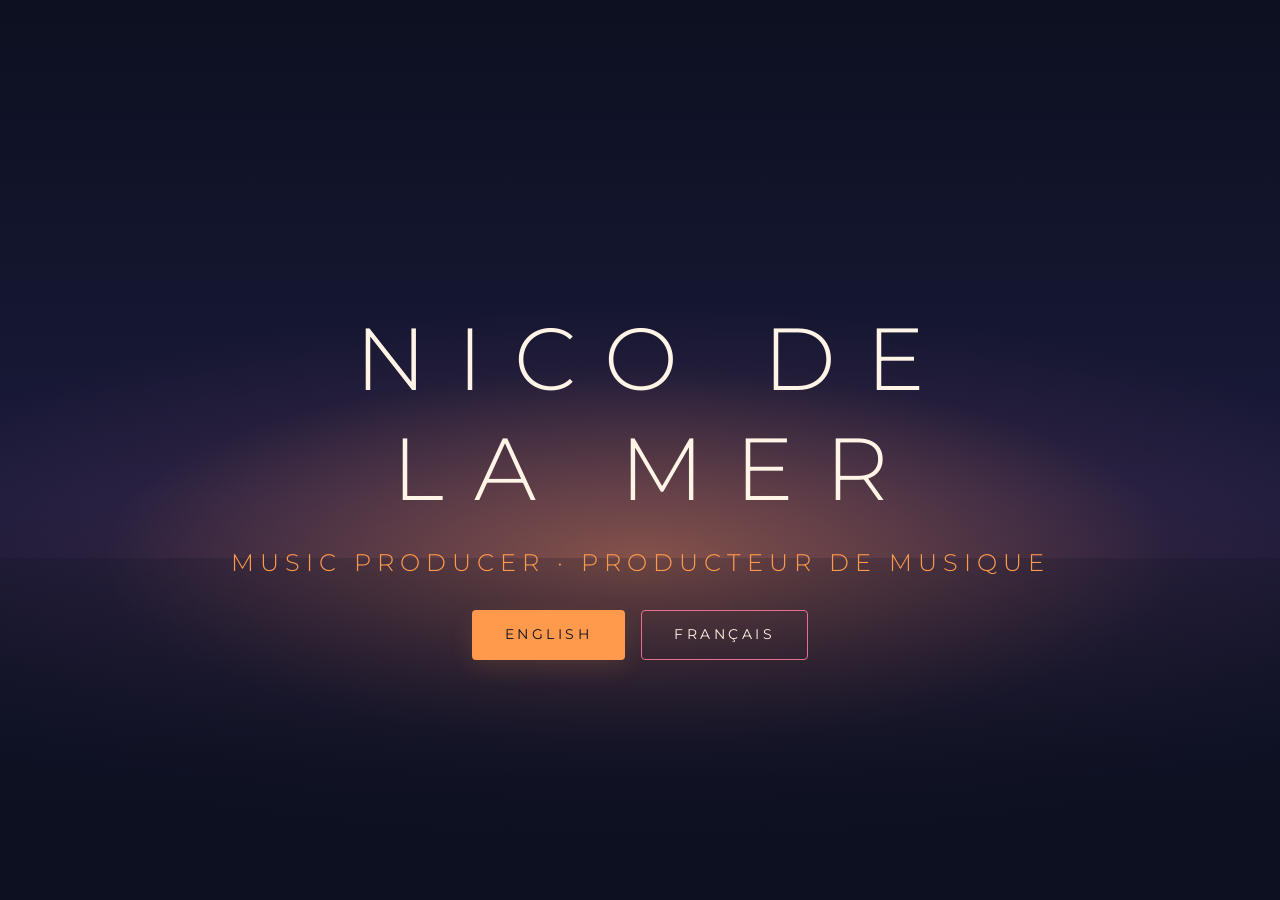
==== index.html @ 5b2c1e8f "Initial site: Nico de la Mer (EN/FR) Co-Authored-By: Claude Sonnet 5.5 <noreply@anthropic.com>" ====
<!doctype html>
<html lang="en">
<head>
<meta charset="utf-8">
<meta name="viewport" content="width=device-width, initial-scale=1">
<title>Nico de la Mer — Music producer</title>
<meta name="description" content="Nico de la Mer is a music producer, beatmaker and mixer from Saint-Nazaire, France. Listen to the album Sunset Sessions (2026).">
<meta name="theme-color" content="#0c1020">
<link rel="canonical" href="https://example.com/">
<link rel="alternate" hreflang="en" href="https://example.com/en/">
<link rel="alternate" hreflang="fr" href="https://example.com/fr/">
<link rel="alternate" hreflang="x-default" href="https://example.com/">
<meta property="og:type" content="website">
<meta property="og:title" content="Nico de la Mer — Music producer">
<meta property="og:description" content="Nico de la Mer is a music producer, beatmaker and mixer from Saint-Nazaire, France. Listen to the album Sunset Sessions (2026).">
<meta property="og:url" content="https://example.com/">
<meta property="og:image" content="https://example.com/assets/img/og.png">
<meta name="twitter:card" content="summary_large_image">
<link rel="icon" href="/favicon.svg" type="image/svg+xml">
<link rel="stylesheet" href="/css/tokens.css">
<link rel="stylesheet" href="/css/main.css">
</head>
<body>
<main class="hero" id="main">
<div class="hero-inner">
<h1 class="display">Nico de la Mer</h1>
<p class="role display">Music producer · Producteur de musique</p>
<div class="btn-row">
<a class="btn btn-primary" href="/en/" hreflang="en" lang="en">English</a>
<a class="btn btn-ghost" href="/fr/" hreflang="fr" lang="fr">Français</a>
</div>
</div>
</main>
<script src="/js/lang-redirect.js"></script>
</body>
</html>
---- css/tokens.css ----
/* Дизайн-токены: единственное место, где живут цвета, шрифты и отступы.
   Источник — макет Stitch (design/). Меняйте значения здесь. */

/* ШРИФТЫ (самохостинг, лицензия OFL, подмножество latin — покрывает французский). */
@font-face { font-family: "Montserrat"; font-weight: 200 400; font-style: normal; font-display: swap;
  src: url("/assets/fonts/montserrat-var-latin.woff2") format("woff2"); }
@font-face { font-family: "Inter"; font-weight: 300 500; font-style: normal; font-display: swap;
  src: url("/assets/fonts/inter-var-latin.woff2") format("woff2"); }

:root {
  color-scheme: dark;

  /* Цвета */
  --c-bg: #0c1020;          /* dusk */
  --c-surface: #121830;     /* карточки */
  --c-surface-2: #181f3b;
  --c-text: #fff4e6;        /* cream */
  --c-text-muted: #c4bdb8;  /* контраст на фоне ≈ 9:1 */
  --c-text-faint: #a39da3;  /* контраст на фоне ≈ 7:1 */
  --c-accent: #ff9a4d;      /* sunset */
  --c-accent-ink: #0c1020;  /* текст на кнопке акцента */
  --c-accent-2: #e5708f;    /* rose */
  --c-line: rgb(255 244 230 / 0.14);

  /* Шрифты */
  --f-display: "Montserrat", "Segoe UI", system-ui, -apple-system, sans-serif;
  --f-body: "Inter", system-ui, -apple-system, "Segoe UI", sans-serif;

  /* Размеры */
  --fs-body: clamp(1rem, 0.95rem + 0.25vw, 1.125rem);
  --fs-small: 0.875rem;
  --fs-h1: clamp(2.1rem, 1rem + 6vw, 5.5rem);
  --fs-h2: clamp(1.6rem, 1.2rem + 2vw, 2.5rem);
  --fs-h3: clamp(1.25rem, 1rem + 1.2vw, 2rem);

  --track-wide: 0.25em;
  --track-cinema: 0.35em;

  /* Сетка и отступы */
  --gutter: 1rem;
  --max-w: 72rem;
  --space-section: clamp(4rem, 3rem + 6vw, 8rem);
  --radius: 4px;
  --header-h: 4rem;
}

@media (min-width: 48em) {
  :root { --gutter: 2rem; --header-h: 5rem; }
}
---- css/main.css ----
/* Основные стили. Цвета и размеры — только через переменные из tokens.css */

*, *::before, *::after { box-sizing: border-box; }
html { scroll-behavior: smooth; scroll-padding-top: var(--header-h); -webkit-text-size-adjust: 100%; }
@media (prefers-reduced-motion: reduce) { html { scroll-behavior: auto; } * { transition: none !important; animation: none !important; } }

body {
  margin: 0;
  background: var(--c-bg);
  color: var(--c-text);
  font: 300 var(--fs-body)/1.7 var(--f-body);
  min-height: 100dvh;
  overflow-x: hidden;
}
img { display: block; max-width: 100%; height: auto; }
a { color: inherit; }
h1, h2, h3, h4, p, ul { margin: 0; }
ul { padding: 0; list-style: none; }
::selection { background: var(--c-accent); color: var(--c-accent-ink); }

:focus-visible { outline: 3px solid var(--c-accent); outline-offset: 3px; border-radius: 2px; }

.skip { position: absolute; left: var(--gutter); top: -4rem; background: var(--c-accent); color: var(--c-accent-ink);
  padding: .6rem 1rem; z-index: 100; font-weight: 500; }
.skip:focus { top: .5rem; }

.wrap { width: 100%; max-width: var(--max-w); margin-inline: auto; padding-inline: var(--gutter); }

/* Типографика */
.display { font-family: var(--f-display); font-weight: 300; text-transform: uppercase; letter-spacing: var(--track-wide); line-height: 1.25; }
h2 { font-size: var(--fs-h2); }
h3 { font-size: var(--fs-h3); }
.eyebrow { font-family: var(--f-display); font-size: var(--fs-small); text-transform: uppercase; letter-spacing: var(--track-wide); }

/* Шапка */
.site-header { position: fixed; inset: 0 0 auto 0; z-index: 50; background: rgb(12 16 32 / .85);
  backdrop-filter: blur(10px); border-bottom: 1px solid var(--c-line); }
.site-header .wrap { min-height: var(--header-h); display: flex; align-items: center; justify-content: space-between; gap: 1rem; flex-wrap: wrap; padding-block: .5rem; }
.brand { font-family: var(--f-display); font-size: var(--fs-small); letter-spacing: var(--track-wide); text-transform: uppercase; text-decoration: none; }
.nav { display: flex; align-items: center; flex-wrap: wrap; gap: .25rem 1.25rem; }
.nav a { font-family: var(--f-display); font-size: var(--fs-small); letter-spacing: .18em; text-transform: uppercase;
  color: var(--c-text-muted); text-decoration: none; padding: .6rem .25rem; transition: color .25s; }
.nav a:hover { color: var(--c-accent); }
.nav .lang { border-left: 1px solid var(--c-line); padding-left: 1rem; display: flex; gap: .5rem; }
.nav .lang a[aria-current="true"] { color: var(--c-accent); }

/* Кнопки */
.btn { display: inline-flex; align-items: center; justify-content: center; min-height: 3rem; padding: .75rem 2rem;
  border-radius: var(--radius); font-family: var(--f-display); font-size: var(--fs-small); font-weight: 500;
  letter-spacing: var(--track-wide); text-transform: uppercase; text-decoration: none; cursor: pointer;
  border: 1px solid transparent; transition: background-color .25s, transform .25s; background: none; color: var(--c-text); }
.btn-primary { background: var(--c-accent); color: var(--c-accent-ink); box-shadow: 0 8px 24px rgb(255 154 77 / .12); }
.btn-primary:hover { background: #ffab68; }
.btn-ghost { border-color: var(--c-accent-2); }
.btn-ghost:hover { background: rgb(229 112 143 / .14); }
.btn-row { display: flex; flex-wrap: wrap; gap: 1rem; }

/* Герой */
.hero { position: relative; min-height: 100dvh; display: grid; place-items: center; text-align: center;
  padding: calc(var(--header-h) + 2rem) var(--gutter) 3rem; overflow: hidden; isolation: isolate;
  /* Закат без картинки. TODO(owner): фото героя — см. README.ru.md */
  background:
    radial-gradient(ellipse 60% 30% at 50% 62%, rgb(255 154 77 / .35), transparent 70%),
    radial-gradient(ellipse 90% 40% at 50% 64%, rgb(229 112 143 / .22), transparent 75%),
    linear-gradient(to bottom, #0c1020 0%, #1a1a3a 55%, #0c1020 100%); }
.hero::after { content: ""; position: absolute; inset: auto 0 0 0; height: 38%; z-index: -1;
  background: linear-gradient(to bottom, rgb(12 16 32 / .2), var(--c-bg)); }
.hero-inner { max-width: 56rem; display: grid; justify-items: center; gap: 1.5rem; }
.hero h1 { font-size: var(--fs-h1); letter-spacing: var(--track-cinema); text-wrap: balance; padding-inline-start: var(--track-cinema); font-weight: 300; }
.hero .role { color: var(--c-accent); font-size: clamp(1rem, .9rem + .8vw, 1.5rem); letter-spacing: var(--track-wide); }
.hero .lead { color: var(--c-text-muted); max-width: 40rem; text-wrap: balance; }
.hero .btn-row { justify-content: center; margin-top: .5rem; }

/* Секции */
.section { padding-block: var(--space-section); border-top: 1px solid var(--c-line); }
.section > .wrap > h2 { margin-bottom: 3rem; text-align: center; }

/* Альбом */
.album { display: grid; gap: 2rem; background: var(--c-surface); border: 1px solid var(--c-line); border-radius: var(--radius); padding: clamp(1.25rem, 4vw, 3rem); align-items: center; }
.cover { position: relative; aspect-ratio: 1; border-radius: var(--radius); overflow: hidden; border: 1px solid var(--c-line); box-shadow: 0 24px 60px rgb(0 0 0 / .45); }
.cover img, .cover iframe { width: 100%; height: 100%; object-fit: cover; border: 0; }
.album-info { display: grid; gap: 1.25rem; align-content: center; }
.album-info .meta { color: var(--c-text-muted); }
.embed-note { color: var(--c-text-faint); font-size: var(--fs-small); }

.soon-title { margin: 4rem 0 1.5rem; text-align: center; font-size: var(--fs-h3); }
.soon { display: grid; gap: 1.5rem; }
.soon li { background: var(--c-surface); border: 1px solid var(--c-line); border-radius: var(--radius); padding: 1.25rem; display: grid; gap: 1.25rem; }
.soon .ph { aspect-ratio: 1; border-radius: var(--radius); display: grid; place-items: center; color: var(--c-text-faint);
  background: linear-gradient(135deg, var(--c-surface-2), var(--c-bg)); border: 1px solid var(--c-line); }
.soon .tag { color: var(--c-accent); font-weight: 500; }
.soon h4 { font-size: 1.1rem; margin-top: .5rem; }

/* Обо мне */
.about { display: grid; gap: 2.5rem; align-items: center; }
.photo { aspect-ratio: 4/5; display: grid; place-items: center; background: var(--c-surface); border: 1px solid var(--c-line);
  border-radius: var(--radius); color: var(--c-text-faint); font-family: var(--f-display); letter-spacing: var(--track-wide); text-transform: uppercase; font-size: var(--fs-small); }
.about-text { display: grid; gap: 1.5rem; color: var(--c-text-muted); }
.about-text h2 { color: var(--c-text); text-align: left; margin: 0; }
.tags { display: flex; flex-wrap: wrap; gap: .75rem; }
.tags li { border: 1px solid rgb(255 244 230 / .3); border-radius: 999px; padding: .4rem 1.1rem; font-family: var(--f-display); font-size: .75rem; letter-spacing: var(--track-wide); text-transform: uppercase; color: var(--c-text-muted); }

/* Контакты */
.contact { text-align: center; display: grid; gap: 2rem; justify-items: center; }
.contact .mail { color: var(--c-accent); font-size: clamp(1.1rem, 1rem + 1.5vw, 1.75rem); text-underline-offset: .3em; word-break: break-word; }
.socials { display: flex; flex-wrap: wrap; justify-content: center; gap: .75rem; }
.socials a { display: inline-flex; align-items: center; min-height: 2.75rem; padding: .5rem 1.25rem; border: 1px solid var(--c-line); border-radius: 999px;
  font-family: var(--f-display); font-size: var(--fs-small); letter-spacing: .15em; text-transform: uppercase; text-decoration: none; color: var(--c-text-muted); transition: color .25s, border-color .25s; }
.socials a:hover { color: var(--c-accent); border-color: var(--c-accent); }

/* Подвал */
.site-footer { border-top: 1px solid var(--c-line); padding-block: 3rem; text-align: center; display: grid; gap: 1rem; justify-items: center; color: var(--c-text-faint); font-size: var(--fs-small); }
.site-footer .brand { color: var(--c-text-muted); }
.site-footer nav { display: flex; gap: 1.5rem; flex-wrap: wrap; justify-content: center; }
.site-footer nav a { padding: .5rem .25rem; }

/* Простые страницы (приватность, юр. информация, 404) */
.doc { padding-top: calc(var(--header-h) + 3rem); padding-bottom: var(--space-section); max-width: 46rem; }
.doc h1 { font-size: var(--fs-h2); margin-bottom: 2rem; }
.doc h2 { font-size: 1.15rem; margin: 2.5rem 0 .75rem; text-align: left; }
.doc p, .doc li { color: var(--c-text-muted); }
.doc ul { list-style: disc; padding-left: 1.25rem; }
.doc .draft { border: 1px dashed var(--c-accent-2); padding: 1rem; border-radius: var(--radius); margin-bottom: 2rem; color: var(--c-text); }

@media (max-width: 47.99em) {
  .site-header .wrap { gap: 0; }
  .nav { gap: 0 .75rem; width: 100%; justify-content: space-between; }
  .nav a { letter-spacing: .08em; font-size: .8rem; padding: .5rem .15rem; }
  .nav .lang { border-left: 0; padding-left: 0; gap: .25rem; }
  .brand { display: none; }
  :root { --header-h: 3.25rem; }
}

@media (min-width: 48em) {
  .album { grid-template-columns: 1fr 1fr; gap: 3rem; }
  .soon { grid-template-columns: repeat(3, 1fr); }
  .about { grid-template-columns: 1fr 1fr; gap: 5rem; }
}

.photo { overflow: hidden; }
.photo img { width: 100%; height: 100%; object-fit: cover; }
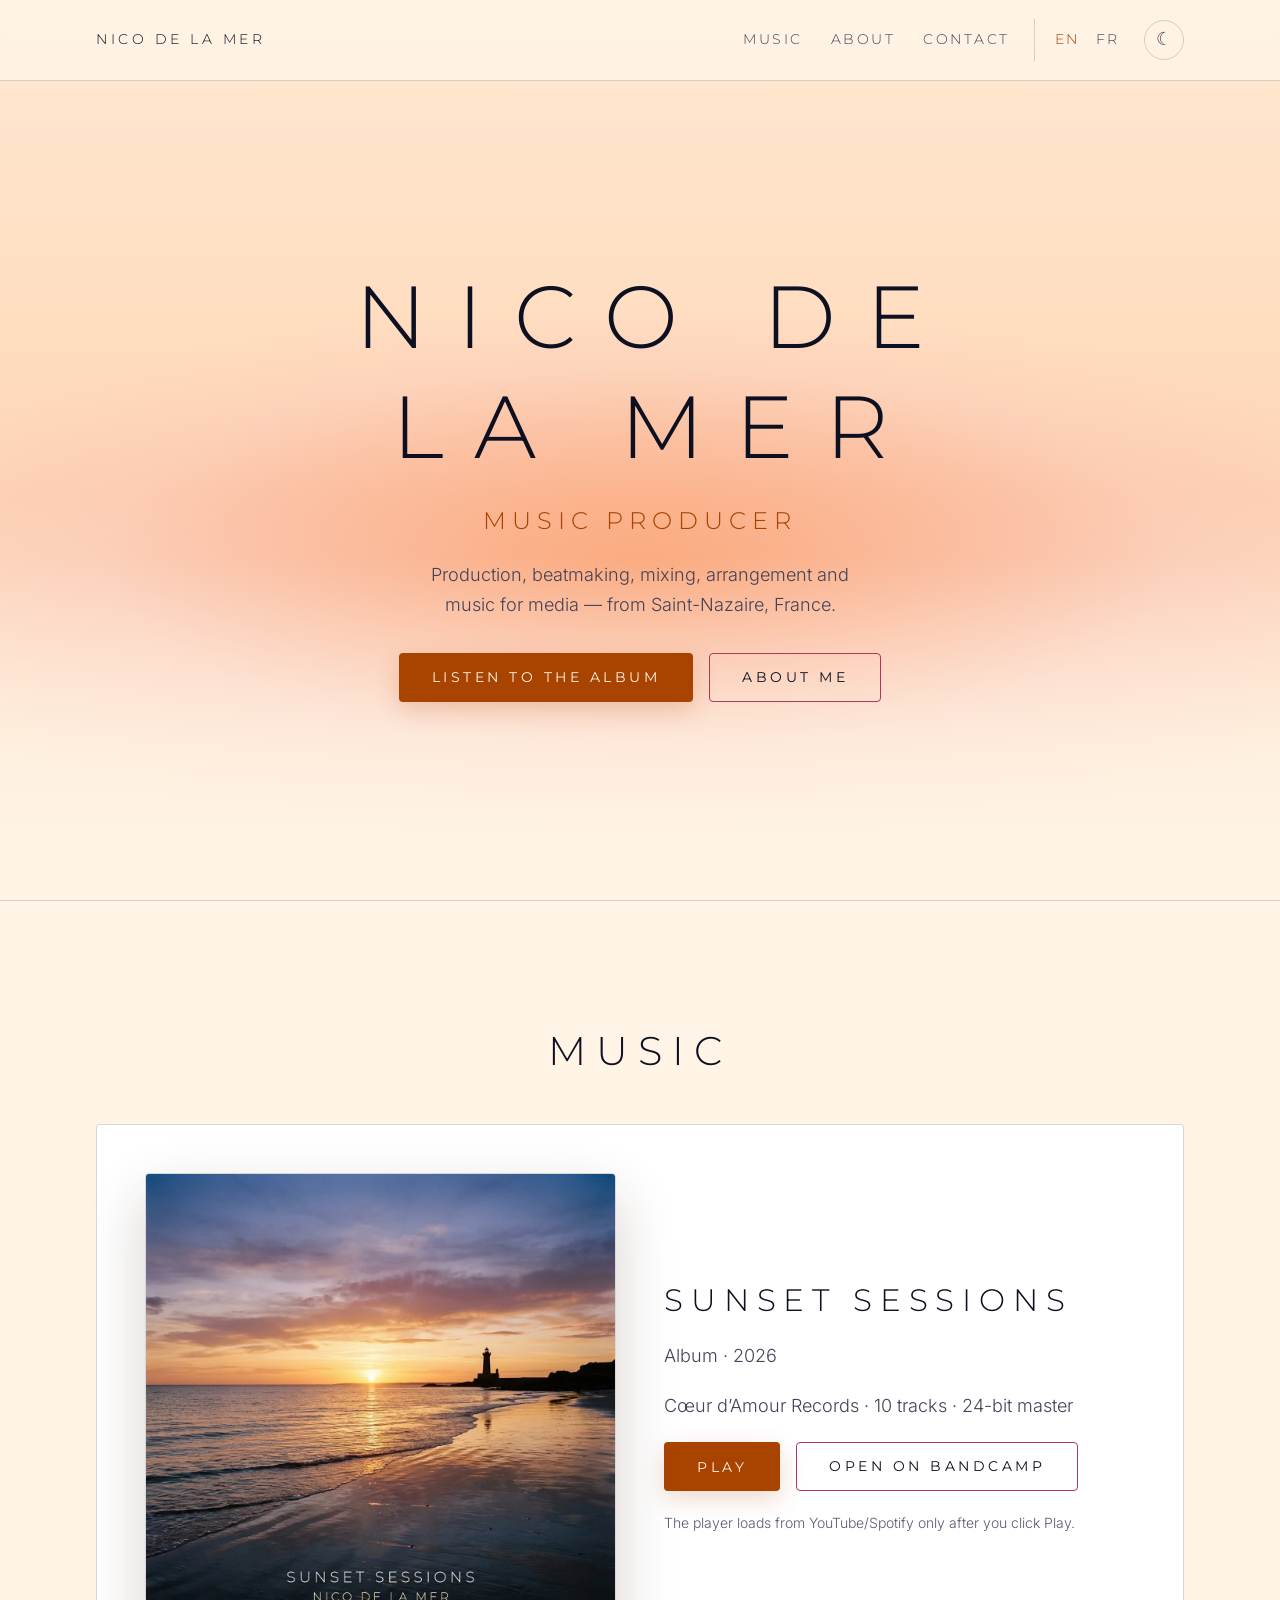
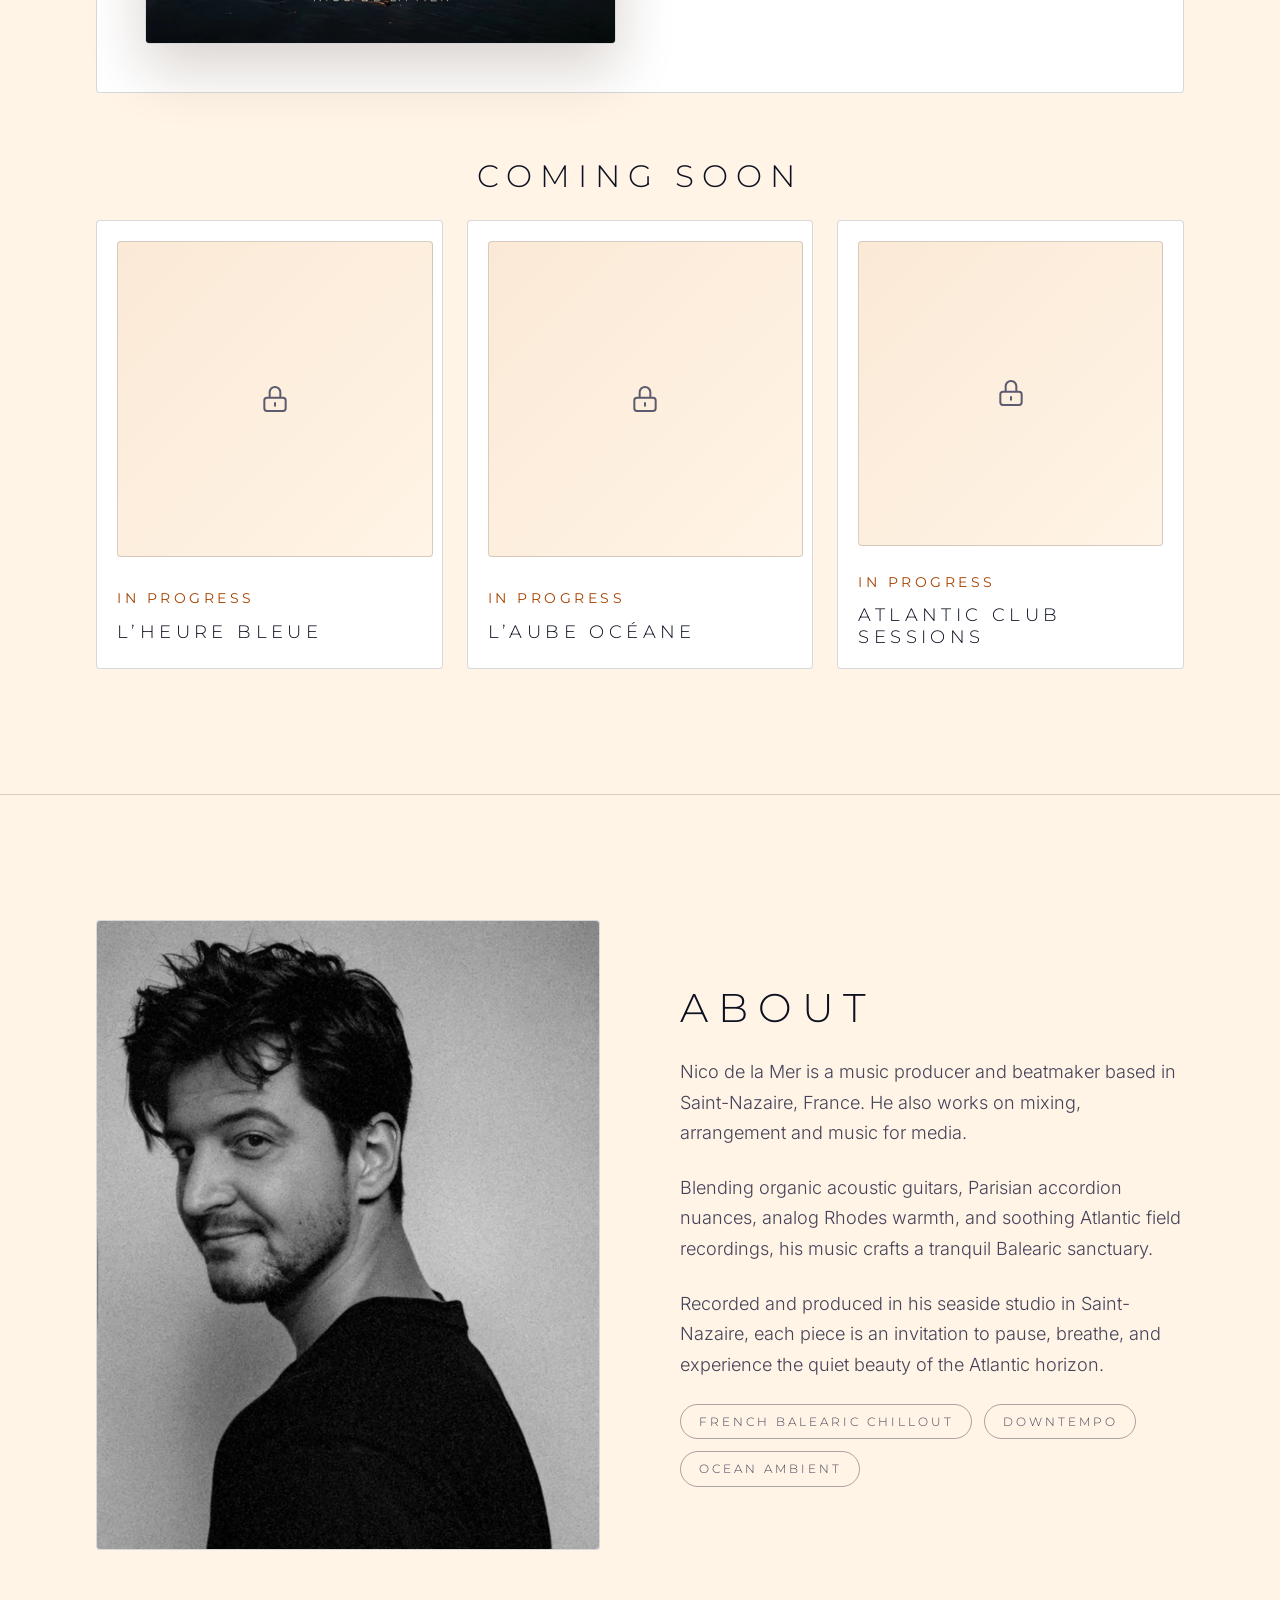
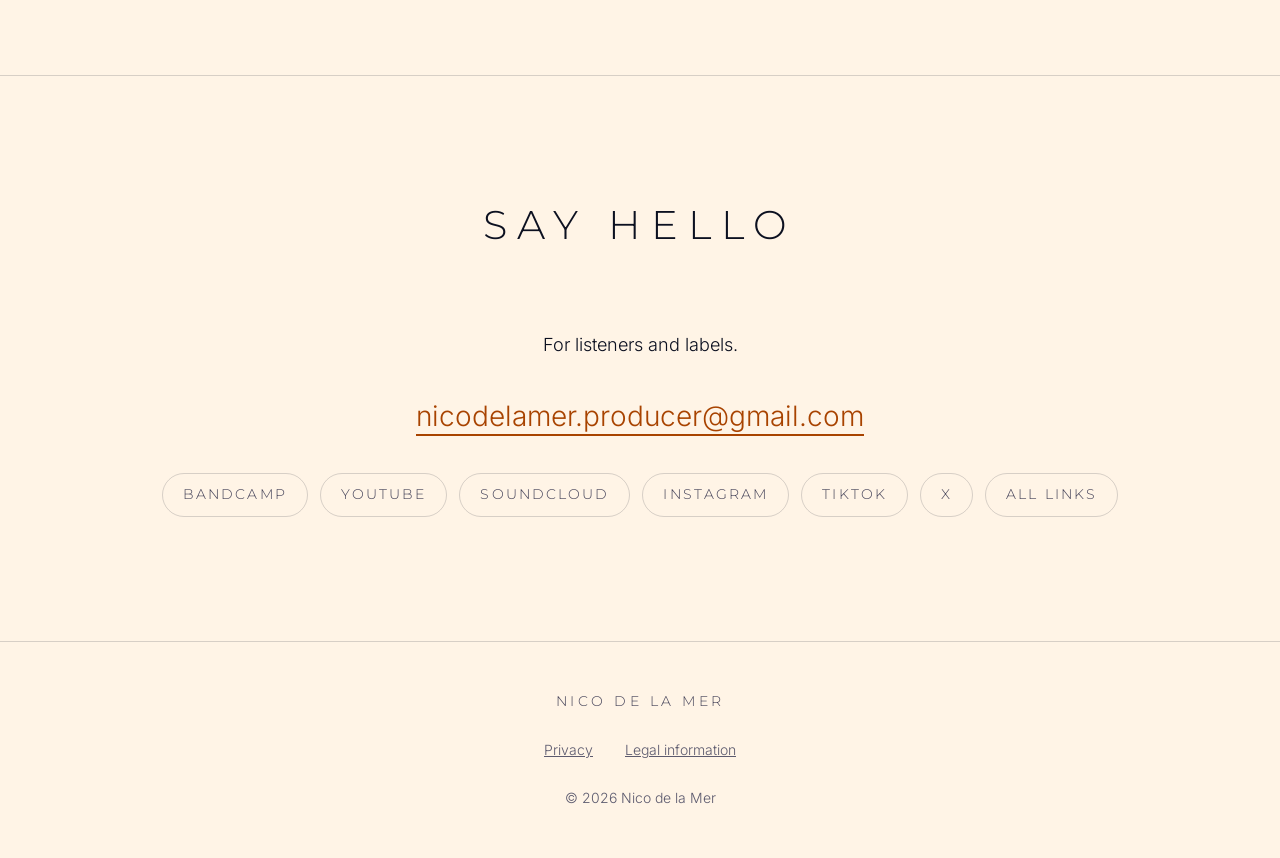
==== commit 74a152cb: "English home at /, light theme with toggle, drop language chooser Co-Authored-By: Claude Sonnet 5.5 " ====
--- a/index.html
+++ b/index.html
@@ -3,34 +3,187 @@
 <head>
 <meta charset="utf-8">
 <meta name="viewport" content="width=device-width, initial-scale=1">
+<meta name="msvalidate.01" content="ADF4C258242598CCEF944C5CF8D54D86">
 <title>Nico de la Mer — Music producer</title>
 <meta name="description" content="Nico de la Mer is a music producer, beatmaker and mixer from Saint-Nazaire, France. Listen to the album Sunset Sessions (2026).">
-<meta name="theme-color" content="#0c1020">
-<link rel="canonical" href="https://example.com/">
-<link rel="alternate" hreflang="en" href="https://example.com/en/">
-<link rel="alternate" hreflang="fr" href="https://example.com/fr/">
-<link rel="alternate" hreflang="x-default" href="https://example.com/">
+<meta name="theme-color" content="#fff4e6" media="(prefers-color-scheme: light)">
+<meta name="theme-color" content="#0c1020" media="(prefers-color-scheme: dark)">
+<link rel="canonical" href="https://nicodelamer.com/">
+<link rel="alternate" hreflang="en" href="https://nicodelamer.com/">
+<link rel="alternate" hreflang="fr" href="https://nicodelamer.com/fr/">
+<link rel="alternate" hreflang="x-default" href="https://nicodelamer.com/">
 <meta property="og:type" content="website">
+<meta property="og:site_name" content="Nico de la Mer">
 <meta property="og:title" content="Nico de la Mer — Music producer">
 <meta property="og:description" content="Nico de la Mer is a music producer, beatmaker and mixer from Saint-Nazaire, France. Listen to the album Sunset Sessions (2026).">
-<meta property="og:url" content="https://example.com/">
-<meta property="og:image" content="https://example.com/assets/img/og.png">
+<meta property="og:url" content="https://nicodelamer.com/">
+<meta property="og:image" content="https://nicodelamer.com/assets/img/og.png">
+<meta property="og:image:width" content="1200">
+<meta property="og:image:height" content="630">
+<meta property="og:locale" content="en_US">
+<meta property="og:locale:alternate" content="fr_FR">
 <meta name="twitter:card" content="summary_large_image">
+<meta name="twitter:title" content="Nico de la Mer — Music producer">
+<meta name="twitter:description" content="Nico de la Mer is a music producer, beatmaker and mixer from Saint-Nazaire, France. Listen to the album Sunset Sessions (2026).">
+<meta name="twitter:image" content="https://nicodelamer.com/assets/img/og.png">
 <link rel="icon" href="/favicon.svg" type="image/svg+xml">
+<link rel="apple-touch-icon" href="/assets/img/apple-touch-icon.png">
 <link rel="stylesheet" href="/css/tokens.css">
 <link rel="stylesheet" href="/css/main.css">
+<script type="application/ld+json">
+{
+  "@context": "https://schema.org",
+  "@graph": [
+    {
+      "@type": "Person",
+      "@id": "https://nicodelamer.com/#person",
+      "name": "Nico de la Mer",
+      "url": "https://nicodelamer.com/",
+      "jobTitle": "Music producer",
+      "sameAs": [
+        "https://nicodelamer.bandcamp.com",
+        "https://www.youtube.com/@nicodelamer",
+        "https://soundcloud.com/nicodelamer",
+        "https://instagram.com/nicodelamer",
+        "https://tiktok.com/@nicodelamer",
+        "https://x.com/nicodelamer"
+      ]
+    },
+    {
+      "@type": "WebSite",
+      "@id": "https://nicodelamer.com/#website",
+      "name": "Nico de la Mer",
+      "url": "https://nicodelamer.com/",
+      "inLanguage": [
+        "en",
+        "fr"
+      ]
+    },
+    {
+      "@type": "ProfilePage",
+      "@id": "https://nicodelamer.com/#profile",
+      "url": "https://nicodelamer.com/",
+      "name": "Nico de la Mer — Music producer",
+      "inLanguage": "en",
+      "isPartOf": {
+        "@id": "https://nicodelamer.com/#website"
+      },
+      "mainEntity": {
+        "@id": "https://nicodelamer.com/#person"
+      }
+    }
+  ]
+}
+</script>
+<script src="/js/theme.js"></script>
 </head>
 <body>
-<main class="hero" id="main">
+<a class="skip" href="#main">Skip to content</a>
+<header class="site-header">
+<div class="wrap">
+<a class="brand" href="/">Nico de la Mer</a>
+<nav class="nav" aria-label="Main">
+<a href="/#music">Music</a>
+<a href="/#about">About</a>
+<a href="/#contact">Contact</a>
+<span class="lang"><a href="/" hreflang="en" lang="en" aria-current="true">EN</a><a href="/fr/" hreflang="fr" lang="fr">FR</a></span>
+<button class="theme-toggle" type="button" hidden aria-label="Light or dark theme" aria-pressed="false"></button>
+</nav>
+</div>
+</header>
+<main id="main">
+
+<section class="hero" aria-labelledby="top">
 <div class="hero-inner">
-<h1 class="display">Nico de la Mer</h1>
-<p class="role display">Music producer · Producteur de musique</p>
+<h1 id="top" class="display">Nico de la Mer</h1>
+<p class="role display">Music producer</p>
+<p class="lead">Production, beatmaking, mixing, arrangement and music for media — from Saint-Nazaire, France.</p>
 <div class="btn-row">
-<a class="btn btn-primary" href="/en/" hreflang="en" lang="en">English</a>
-<a class="btn btn-ghost" href="/fr/" hreflang="fr" lang="fr">Français</a>
+<a class="btn btn-primary" href="#music">Listen to the album</a>
+<a class="btn btn-ghost" href="#about">About me</a>
 </div>
 </div>
+</section>
+
+<section class="section" id="music" aria-labelledby="music-h">
+<div class="wrap">
+<h2 id="music-h" class="display">Music</h2>
+<article class="album">
+<div class="cover">
+<img src="/assets/img/sunset-sessions.webp" width="1200" height="1200" alt="Sunset Sessions album cover: sunset over the sea with a lighthouse on the shore">
+</div>
+<div class="album-info">
+<h3 class="display">Sunset Sessions</h3>
+<p class="meta">Album · 2026</p>
+<p class="meta">Cœur d’Amour Records · 10 tracks · 24-bit master</p>
+<div class="btn-row">
+<button class="btn btn-primary" type="button" data-embed="https://www.youtube-nocookie.com/embed/J7BC6xjsb0M" data-title="Sunset Sessions">Play</button>
+<a class="btn btn-ghost" href="https://nicodelamer.bandcamp.com" rel="noopener" target="_blank">Open on Bandcamp</a>
+</div>
+<p class="embed-note">The player loads from YouTube/Spotify only after you click Play.</p>
+</div>
+</article>
+
+<h3 class="soon-title display">Coming soon</h3>
+<ul class="soon">
+<li>
+<div class="ph" aria-hidden="true"><svg width="32" height="32" viewBox="0 0 24 24" fill="none" stroke="currentColor" stroke-width="1.5" stroke-linecap="round" stroke-linejoin="round"><path d="M12 15v2m-6 4h12a2 2 0 002-2v-6a2 2 0 00-2-2H6a2 2 0 00-2 2v6a2 2 0 002 2zm10-10V7a4 4 0 00-8 0v4h8z"/></svg></div>
+<div><span class="eyebrow tag">In progress</span>
+<h4 class="display">L’Heure Bleue</h4></div>
+</li>
+<li>
+<div class="ph" aria-hidden="true"><svg width="32" height="32" viewBox="0 0 24 24" fill="none" stroke="currentColor" stroke-width="1.5" stroke-linecap="round" stroke-linejoin="round"><path d="M12 15v2m-6 4h12a2 2 0 002-2v-6a2 2 0 00-2-2H6a2 2 0 00-2 2v6a2 2 0 002 2zm10-10V7a4 4 0 00-8 0v4h8z"/></svg></div>
+<div><span class="eyebrow tag">In progress</span>
+<h4 class="display">L’Aube Océane</h4></div>
+</li>
+<li>
+<div class="ph" aria-hidden="true"><svg width="32" height="32" viewBox="0 0 24 24" fill="none" stroke="currentColor" stroke-width="1.5" stroke-linecap="round" stroke-linejoin="round"><path d="M12 15v2m-6 4h12a2 2 0 002-2v-6a2 2 0 00-2-2H6a2 2 0 00-2 2v6a2 2 0 002 2zm10-10V7a4 4 0 00-8 0v4h8z"/></svg></div>
+<div><span class="eyebrow tag">In progress</span>
+<h4 class="display">Atlantic Club Sessions</h4></div>
+</li>
+</ul>
+</div>
+</section>
+
+<section class="section" id="about" aria-labelledby="about-h">
+<div class="wrap about">
+<div class="photo"><img src="/assets/img/portrait.webp" width="800" height="1000" loading="lazy" alt="Black-and-white portrait of Nico de la Mer"></div>
+<div class="about-text">
+<h2 id="about-h" class="display">About</h2>
+<p>Nico de la Mer is a music producer and beatmaker based in Saint-Nazaire, France. He also works on mixing, arrangement and music for media.</p>
+<p>Blending organic acoustic guitars, Parisian accordion nuances, analog Rhodes warmth, and soothing Atlantic field recordings, his music crafts a tranquil Balearic sanctuary.</p>
+<p>Recorded and produced in his seaside studio in Saint-Nazaire, each piece is an invitation to pause, breathe, and experience the quiet beauty of the Atlantic horizon.</p>
+<ul class="tags"><li>French Balearic Chillout</li><li>Downtempo</li><li>Ocean Ambient</li></ul>
+</div>
+</div>
+</section>
+
+<section class="section" id="contact" aria-labelledby="contact-h">
+<div class="wrap contact">
+<h2 id="contact-h" class="display">Say hello</h2>
+<p>For listeners and labels.</p>
+<a class="mail" href="mailto:nicodelamer.producer@gmail.com">nicodelamer.producer@gmail.com</a>
+<ul class="socials">
+<li><a href="https://nicodelamer.bandcamp.com" rel="me noopener" target="_blank">Bandcamp</a></li>
+<li><a href="https://www.youtube.com/@nicodelamer" rel="me noopener" target="_blank">YouTube</a></li>
+<li><a href="https://soundcloud.com/nicodelamer" rel="me noopener" target="_blank">SoundCloud</a></li>
+<li><a href="https://instagram.com/nicodelamer" rel="me noopener" target="_blank">Instagram</a></li>
+<li><a href="https://tiktok.com/@nicodelamer" rel="me noopener" target="_blank">TikTok</a></li>
+<li><a href="https://x.com/nicodelamer" rel="me noopener" target="_blank">X</a></li>
+<li><a href="/links/">All links</a></li>
+</ul>
+</div>
+</section>
+
 </main>
-<script src="/js/lang-redirect.js"></script>
+<footer class="site-footer">
+<a class="brand" href="/">Nico de la Mer</a>
+<nav aria-label="Legal">
+<a href="/en/privacy/">Privacy</a>
+<a href="/en/legal/">Legal information</a>
+</nav>
+<p>© 2026 Nico de la Mer</p>
+</footer>
+<script src="/js/main.js" defer></script>
 </body>
 </html>
--- a/css/tokens.css
+++ b/css/tokens.css
@@ -8,19 +8,29 @@
   src: url("/assets/fonts/inter-var-latin.woff2") format("woff2"); }
 
 :root {
-  color-scheme: dark;
+  color-scheme: light dark;
 
-  /* Цвета */
-  --c-bg: #0c1020;          /* dusk */
-  --c-surface: #121830;     /* карточки */
-  --c-surface-2: #181f3b;
-  --c-text: #fff4e6;        /* cream */
-  --c-text-muted: #c4bdb8;  /* контраст на фоне ≈ 9:1 */
-  --c-text-faint: #a39da3;  /* контраст на фоне ≈ 7:1 */
-  --c-accent: #ff9a4d;      /* sunset */
-  --c-accent-ink: #0c1020;  /* текст на кнопке акцента */
-  --c-accent-2: #e5708f;    /* rose */
-  --c-line: rgb(255 244 230 / 0.14);
+  /* Цвета: light-dark(светлая, тёмная). Тема берётся из системы; переключатель
+     в шапке ставит data-theme="light" или "dark" на <html>. */
+  --c-bg: light-dark(#fff4e6, #0c1020);
+  --c-surface: light-dark(#ffffff, #121830);     /* карточки */
+  --c-surface-2: light-dark(#fbe9d6, #181f3b);
+  --c-text: light-dark(#0c1020, #fff4e6);
+  --c-text-muted: light-dark(#454359, #c4bdb8);  /* контраст ≥ 7:1 */
+  --c-text-faint: light-dark(#5c5a6e, #a39da3);  /* контраст ≥ 6:1 */
+  --c-accent: light-dark(#a84300, #ff9a4d);      /* sunset */
+  --c-accent-hover: light-dark(#c24f08, #ffab68);
+  --c-accent-ink: light-dark(#fff4e6, #0c1020);  /* текст на кнопке акцента */
+  --c-accent-2: light-dark(#b03560, #e5708f);    /* rose */
+  --c-line: light-dark(rgb(12 16 32 / 0.16), rgb(255 244 230 / 0.14));
+  --c-tag-line: light-dark(rgb(12 16 32 / 0.35), rgb(255 244 230 / 0.3));
+  --c-header-bg: light-dark(rgb(255 244 230 / 0.88), rgb(12 16 32 / 0.85));
+  --c-glow: light-dark(rgb(168 67 0 / 0.2), rgb(255 154 77 / 0.12));
+  --c-shadow: light-dark(rgb(60 30 10 / 0.2), rgb(0 0 0 / 0.45));
+  --hero-sun: light-dark(rgb(255 154 77 / 0.5), rgb(255 154 77 / 0.35));
+  --hero-rose: light-dark(rgb(229 112 143 / 0.3), rgb(229 112 143 / 0.22));
+  --hero-top: light-dark(#ffe9d2, #0c1020);
+  --hero-mid: light-dark(#ffd7b8, #1a1a3a);
 
   /* Шрифты */
   --f-display: "Montserrat", "Segoe UI", system-ui, -apple-system, sans-serif;
@@ -44,6 +54,9 @@
   --header-h: 4rem;
 }
 
+:root[data-theme="light"] { color-scheme: light; }
+:root[data-theme="dark"] { color-scheme: dark; }
+
 @media (min-width: 48em) {
   :root { --gutter: 2rem; --header-h: 5rem; }
 }
--- a/css/main.css
+++ b/css/main.css
@@ -33,7 +33,7 @@
 .eyebrow { font-family: var(--f-display); font-size: var(--fs-small); text-transform: uppercase; letter-spacing: var(--track-wide); }
 
 /* Шапка */
-.site-header { position: fixed; inset: 0 0 auto 0; z-index: 50; background: rgb(12 16 32 / .85);
+.site-header { position: fixed; inset: 0 0 auto 0; z-index: 50; background: var(--c-header-bg);
   backdrop-filter: blur(10px); border-bottom: 1px solid var(--c-line); }
 .site-header .wrap { min-height: var(--header-h); display: flex; align-items: center; justify-content: space-between; gap: 1rem; flex-wrap: wrap; padding-block: .5rem; }
 .brand { font-family: var(--f-display); font-size: var(--fs-small); letter-spacing: var(--track-wide); text-transform: uppercase; text-decoration: none; }
@@ -49,8 +49,8 @@
   border-radius: var(--radius); font-family: var(--f-display); font-size: var(--fs-small); font-weight: 500;
   letter-spacing: var(--track-wide); text-transform: uppercase; text-decoration: none; cursor: pointer;
   border: 1px solid transparent; transition: background-color .25s, transform .25s; background: none; color: var(--c-text); }
-.btn-primary { background: var(--c-accent); color: var(--c-accent-ink); box-shadow: 0 8px 24px rgb(255 154 77 / .12); }
-.btn-primary:hover { background: #ffab68; }
+.btn-primary { background: var(--c-accent); color: var(--c-accent-ink); box-shadow: 0 8px 24px var(--c-glow); }
+.btn-primary:hover { background: var(--c-accent-hover); }
 .btn-ghost { border-color: var(--c-accent-2); }
 .btn-ghost:hover { background: rgb(229 112 143 / .14); }
 .btn-row { display: flex; flex-wrap: wrap; gap: 1rem; }
@@ -60,11 +60,11 @@
   padding: calc(var(--header-h) + 2rem) var(--gutter) 3rem; overflow: hidden; isolation: isolate;
   /* Закат без картинки. TODO(owner): фото героя — см. README.ru.md */
   background:
-    radial-gradient(ellipse 60% 30% at 50% 62%, rgb(255 154 77 / .35), transparent 70%),
-    radial-gradient(ellipse 90% 40% at 50% 64%, rgb(229 112 143 / .22), transparent 75%),
-    linear-gradient(to bottom, #0c1020 0%, #1a1a3a 55%, #0c1020 100%); }
+    radial-gradient(ellipse 60% 30% at 50% 62%, var(--hero-sun), transparent 70%),
+    radial-gradient(ellipse 90% 40% at 50% 64%, var(--hero-rose), transparent 75%),
+    linear-gradient(to bottom, var(--hero-top) 0%, var(--hero-mid) 55%, var(--c-bg) 100%); }
 .hero::after { content: ""; position: absolute; inset: auto 0 0 0; height: 38%; z-index: -1;
-  background: linear-gradient(to bottom, rgb(12 16 32 / .2), var(--c-bg)); }
+  background: linear-gradient(to bottom, transparent, var(--c-bg)); }
 .hero-inner { max-width: 56rem; display: grid; justify-items: center; gap: 1.5rem; }
 .hero h1 { font-size: var(--fs-h1); letter-spacing: var(--track-cinema); text-wrap: balance; padding-inline-start: var(--track-cinema); font-weight: 300; }
 .hero .role { color: var(--c-accent); font-size: clamp(1rem, .9rem + .8vw, 1.5rem); letter-spacing: var(--track-wide); }
@@ -77,7 +77,7 @@
 
 /* Альбом */
 .album { display: grid; gap: 2rem; background: var(--c-surface); border: 1px solid var(--c-line); border-radius: var(--radius); padding: clamp(1.25rem, 4vw, 3rem); align-items: center; }
-.cover { position: relative; aspect-ratio: 1; border-radius: var(--radius); overflow: hidden; border: 1px solid var(--c-line); box-shadow: 0 24px 60px rgb(0 0 0 / .45); }
+.cover { position: relative; aspect-ratio: 1; border-radius: var(--radius); overflow: hidden; border: 1px solid var(--c-line); box-shadow: 0 24px 60px var(--c-shadow); }
 .cover img, .cover iframe { width: 100%; height: 100%; object-fit: cover; border: 0; }
 .album-info { display: grid; gap: 1.25rem; align-content: center; }
 .album-info .meta { color: var(--c-text-muted); }
@@ -98,7 +98,7 @@
 .about-text { display: grid; gap: 1.5rem; color: var(--c-text-muted); }
 .about-text h2 { color: var(--c-text); text-align: left; margin: 0; }
 .tags { display: flex; flex-wrap: wrap; gap: .75rem; }
-.tags li { border: 1px solid rgb(255 244 230 / .3); border-radius: 999px; padding: .4rem 1.1rem; font-family: var(--f-display); font-size: .75rem; letter-spacing: var(--track-wide); text-transform: uppercase; color: var(--c-text-muted); }
+.tags li { border: 1px solid var(--c-tag-line); border-radius: 999px; padding: .4rem 1.1rem; font-family: var(--f-display); font-size: .75rem; letter-spacing: var(--track-wide); text-transform: uppercase; color: var(--c-text-muted); }
 
 /* Контакты */
 .contact { text-align: center; display: grid; gap: 2rem; justify-items: center; }
@@ -139,3 +139,9 @@
 
 .photo { overflow: hidden; }
 .photo img { width: 100%; height: 100%; object-fit: cover; }
+
+/* Переключатель темы */
+.theme-toggle { background: none; border: 1px solid var(--c-line); border-radius: 999px; color: var(--c-text-muted); cursor: pointer;
+  width: 2.5rem; height: 2.5rem; display: inline-grid; place-items: center; font-size: 1.1rem; line-height: 1; transition: color .25s, border-color .25s; }
+.theme-toggle:hover { color: var(--c-accent); border-color: var(--c-accent); }
+.theme-toggle[hidden] { display: none; }
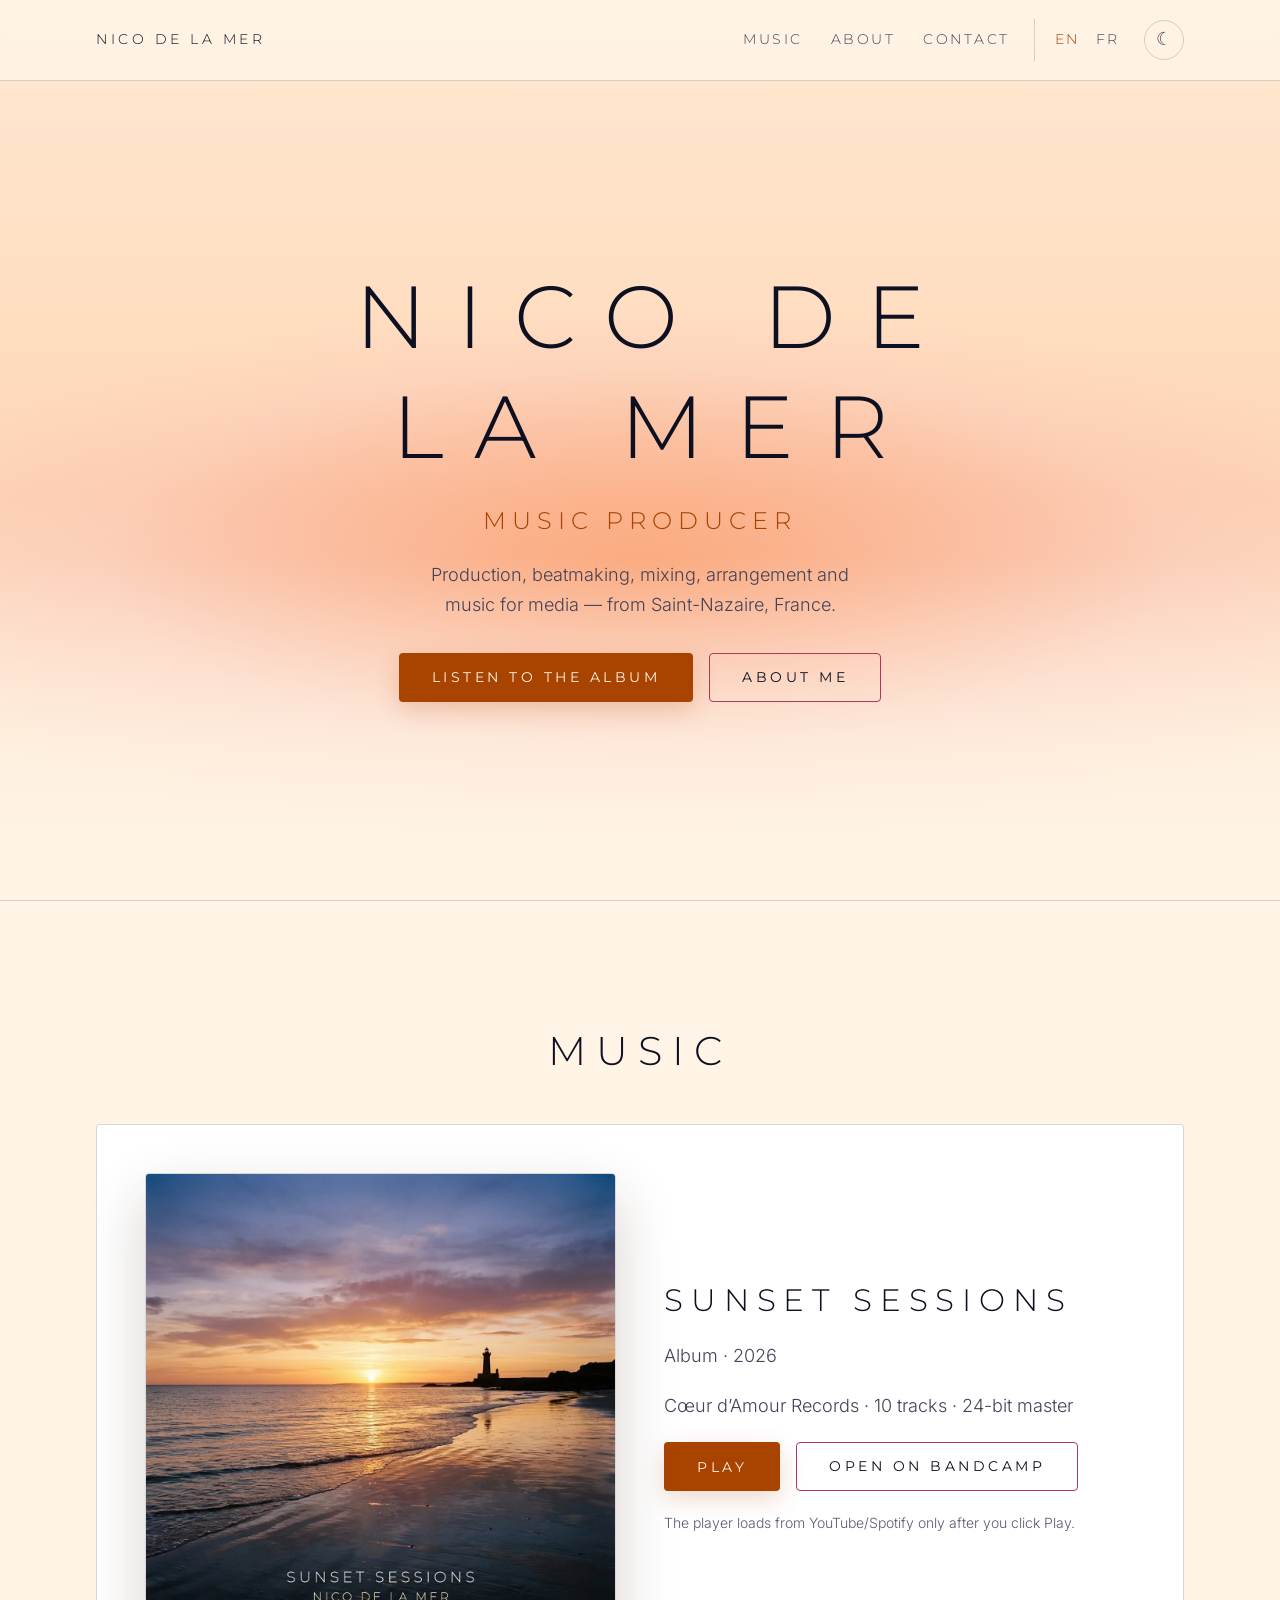
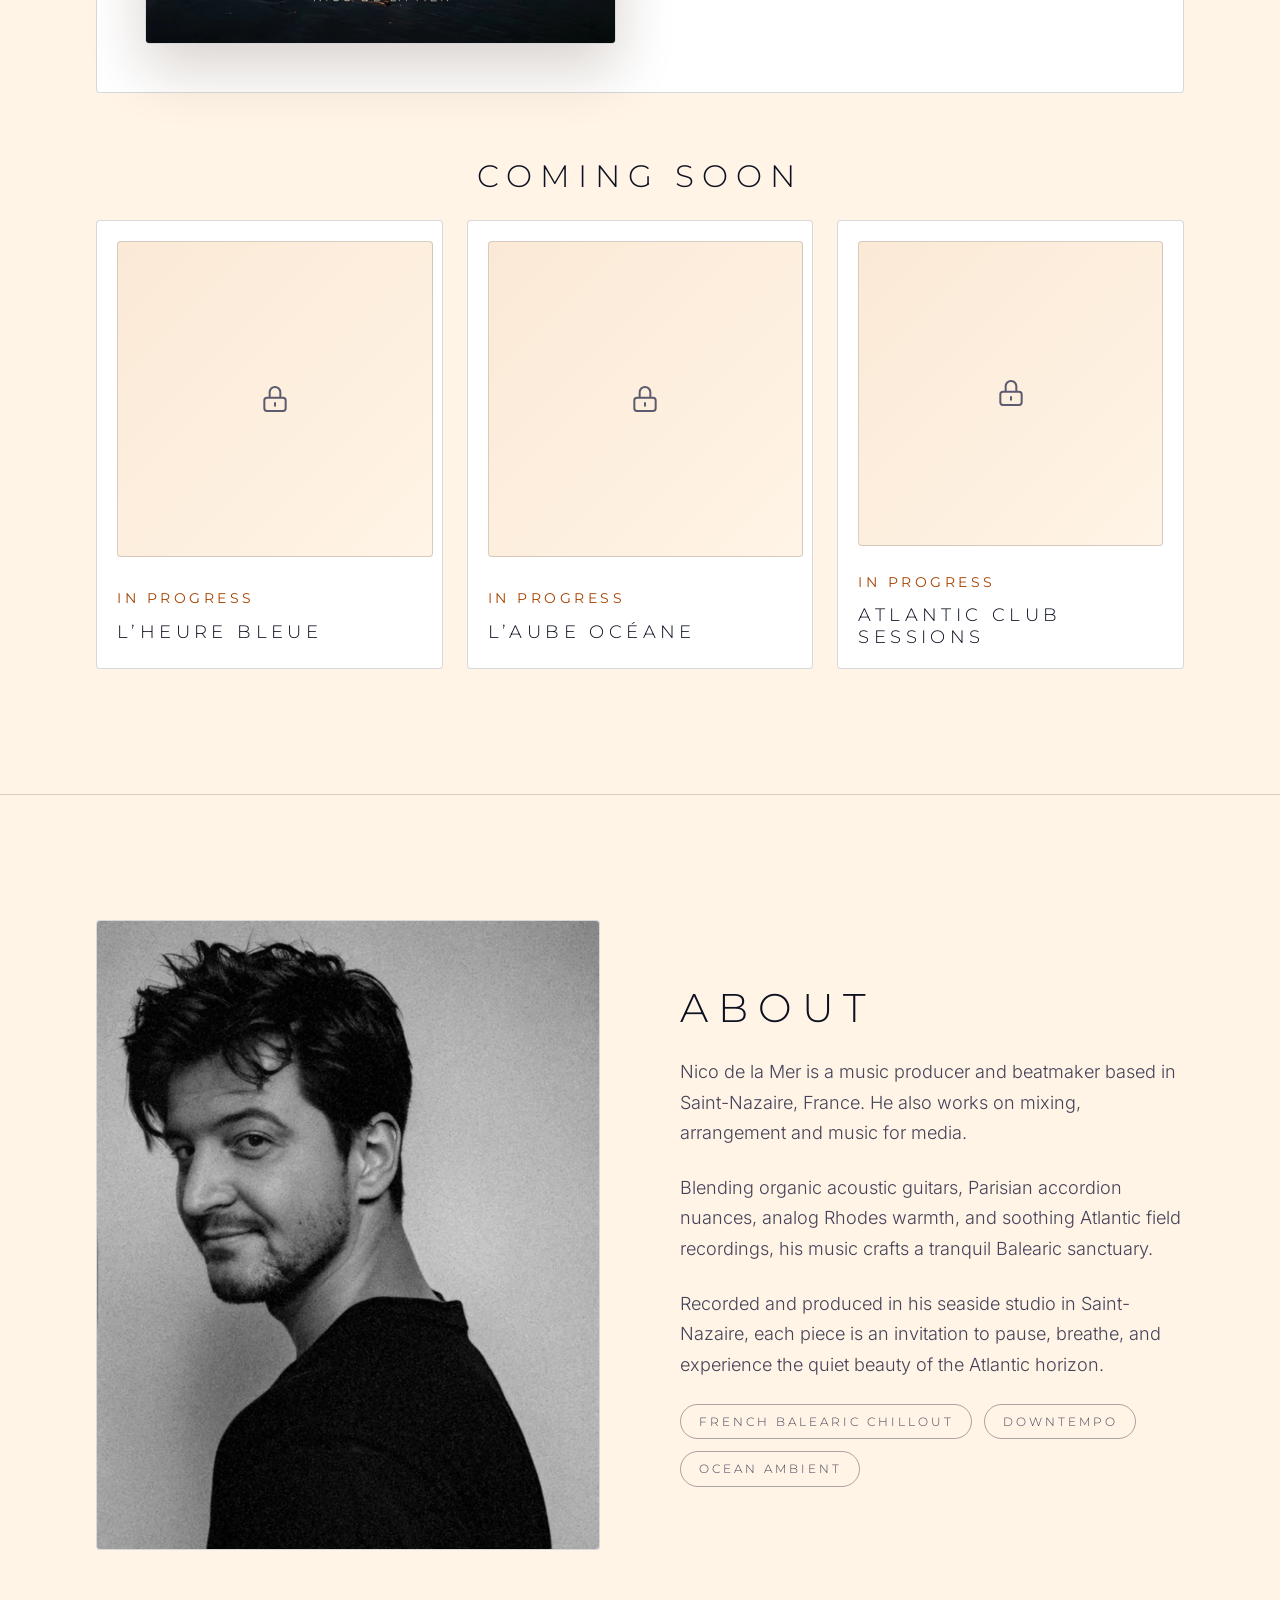
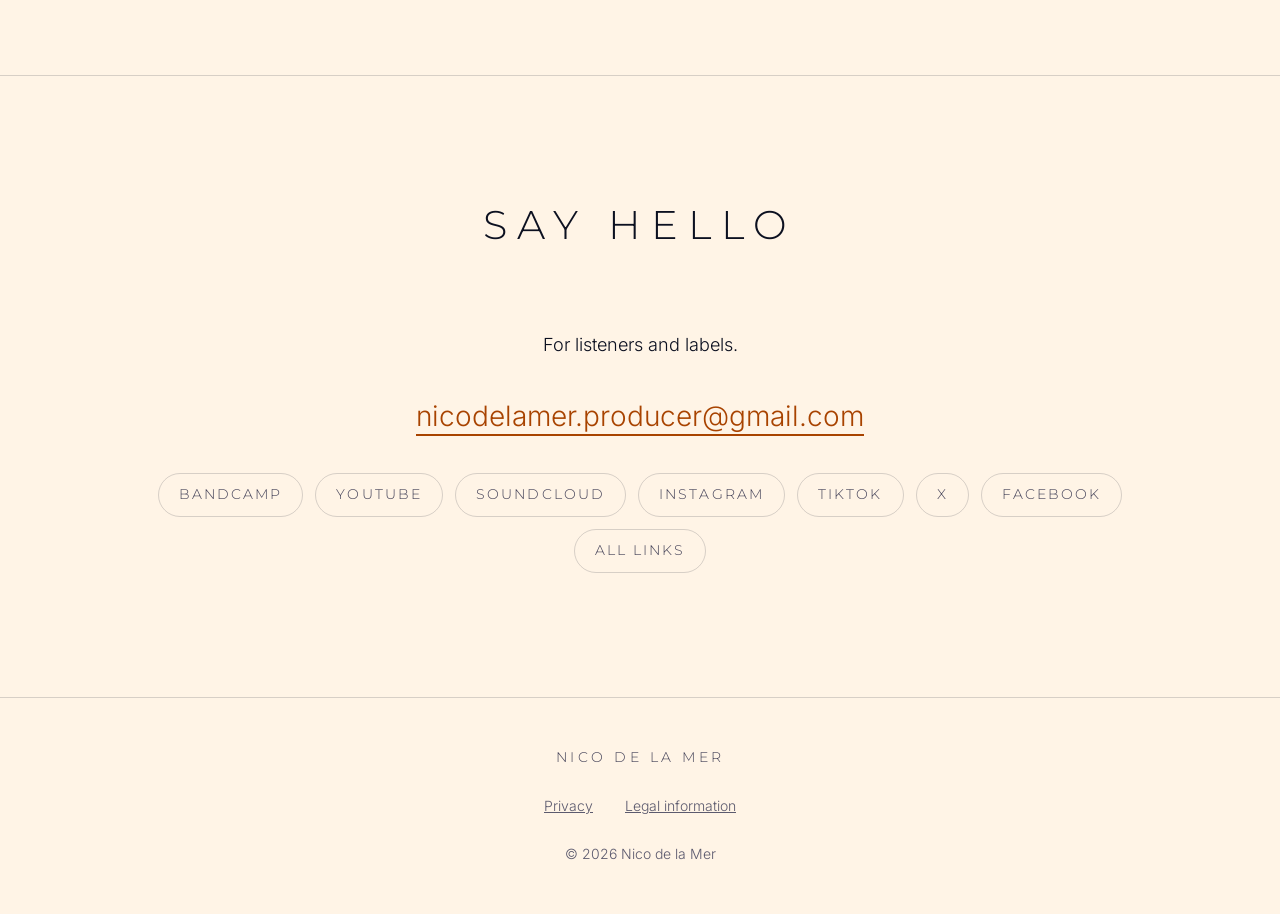
==== commit 950d91e4: "Fix X handle, add Facebook Co-Authored-By: Claude Sonnet 5.5 <noreply@anthropic.com>" ====
--- a/index.html
+++ b/index.html
@@ -28,8 +28,8 @@
 <meta name="twitter:image" content="https://nicodelamer.com/assets/img/og.png">
 <link rel="icon" href="/favicon.svg" type="image/svg+xml">
 <link rel="apple-touch-icon" href="/assets/img/apple-touch-icon.png">
-<link rel="stylesheet" href="/css/tokens.css">
-<link rel="stylesheet" href="/css/main.css">
+<link rel="stylesheet" href="/css/tokens.css?v=20261125">
+<link rel="stylesheet" href="/css/main.css?v=20261125">
 <script type="application/ld+json">
 {
   "@context": "https://schema.org",
@@ -44,9 +44,10 @@
         "https://nicodelamer.bandcamp.com",
         "https://www.youtube.com/@nicodelamer",
         "https://soundcloud.com/nicodelamer",
-        "https://instagram.com/nicodelamer",
-        "https://tiktok.com/@nicodelamer",
-        "https://x.com/nicodelamer"
+        "https://instagram.com/nicodelamer.producer",
+        "https://tiktok.com/@nico_de_la_mer",
+        "https://x.com/nicodelamerpro",
+        "https://www.facebook.com/profile.php?id=61596800463457"
       ]
     },
     {
@@ -75,7 +76,7 @@
   ]
 }
 </script>
-<script src="/js/theme.js"></script>
+<script src="/js/theme.js?v=20261125"></script>
 </head>
 <body>
 <a class="skip" href="#main">Skip to content</a>
@@ -167,9 +168,10 @@
 <li><a href="https://nicodelamer.bandcamp.com" rel="me noopener" target="_blank">Bandcamp</a></li>
 <li><a href="https://www.youtube.com/@nicodelamer" rel="me noopener" target="_blank">YouTube</a></li>
 <li><a href="https://soundcloud.com/nicodelamer" rel="me noopener" target="_blank">SoundCloud</a></li>
-<li><a href="https://instagram.com/nicodelamer" rel="me noopener" target="_blank">Instagram</a></li>
-<li><a href="https://tiktok.com/@nicodelamer" rel="me noopener" target="_blank">TikTok</a></li>
-<li><a href="https://x.com/nicodelamer" rel="me noopener" target="_blank">X</a></li>
+<li><a href="https://instagram.com/nicodelamer.producer" rel="me noopener" target="_blank">Instagram</a></li>
+<li><a href="https://tiktok.com/@nico_de_la_mer" rel="me noopener" target="_blank">TikTok</a></li>
+<li><a href="https://x.com/nicodelamerpro" rel="me noopener" target="_blank">X</a></li>
+<li><a href="https://www.facebook.com/profile.php?id=61596800463457" rel="me noopener" target="_blank">Facebook</a></li>
 <li><a href="/links/">All links</a></li>
 </ul>
 </div>
@@ -184,6 +186,6 @@
 </nav>
 <p>© 2026 Nico de la Mer</p>
 </footer>
-<script src="/js/main.js" defer></script>
+<script src="/js/main.js?v=20261125" defer></script>
 </body>
 </html>
